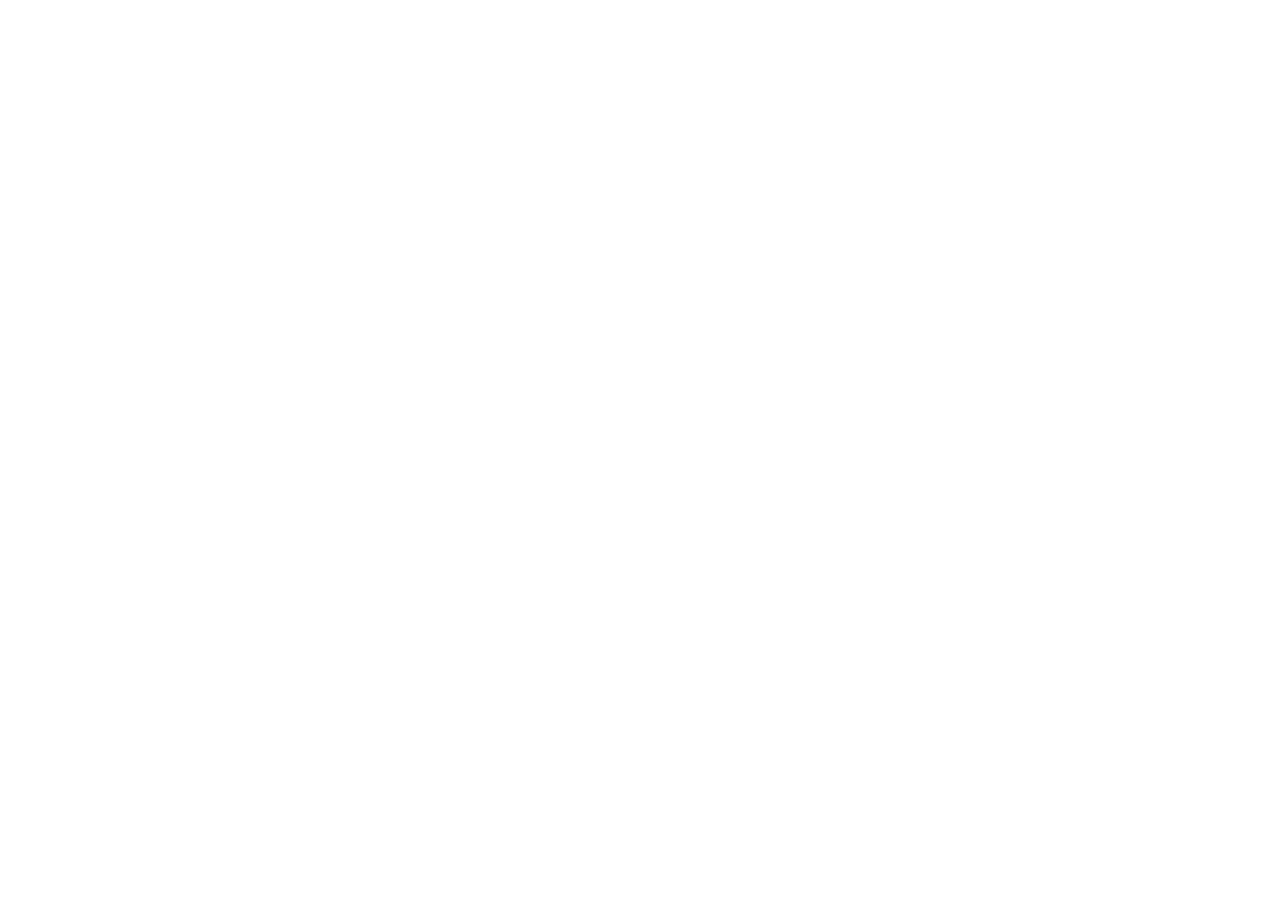
==== página principal/index.html @ 07879ca6 "Criando novo projeto de página de login" ====
<!DOCTYPE html>
<html lang="en">
<head>
    <meta charset="UTF-8">
    <meta name="viewport" content="width=device-width, initial-scale=1.0">
    <title>Document</title>
</head>
<body>
    
</body>
</html>
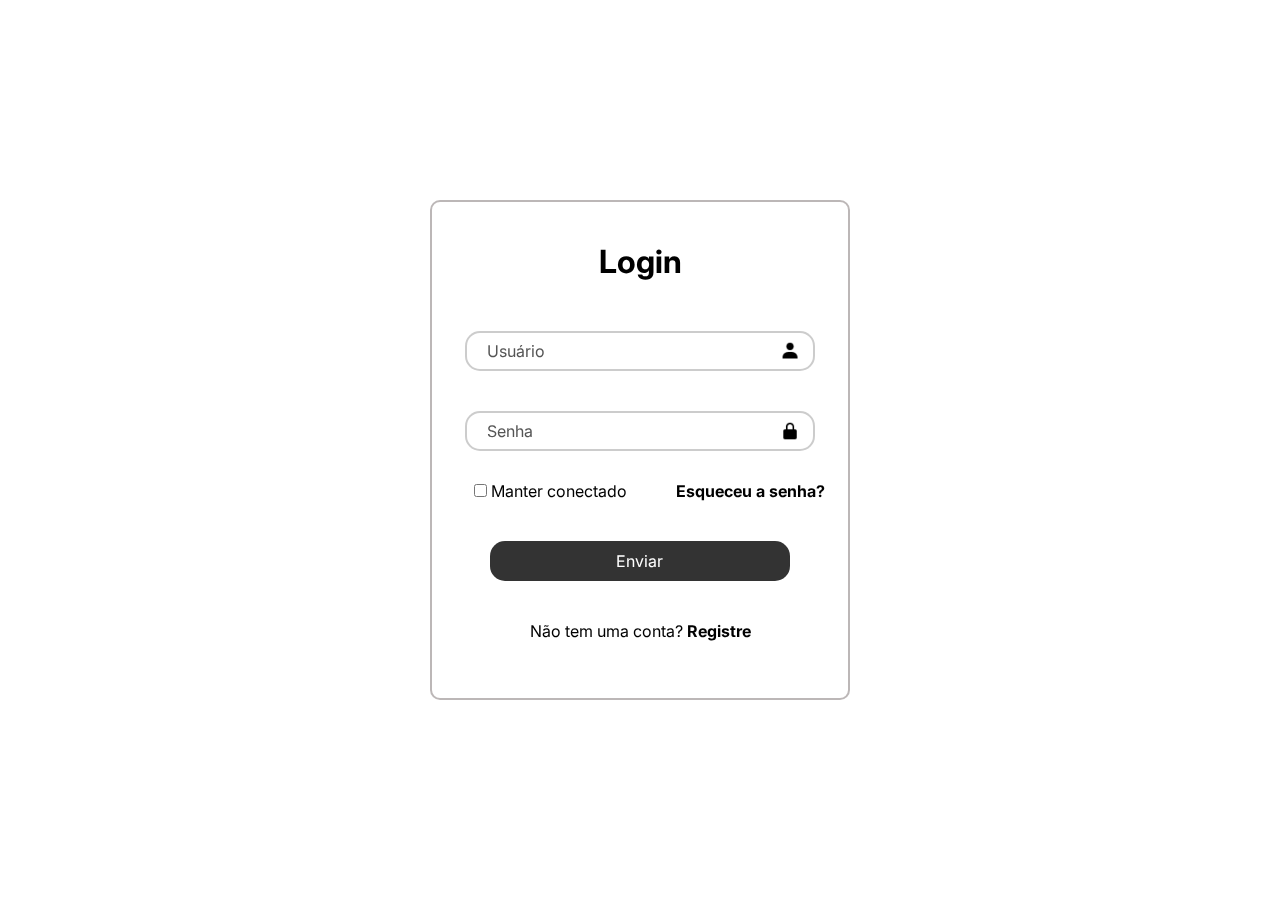
==== commit a2b63310: "Finalizando interface do login page" ====
--- a/página principal/index.html
+++ b/página principal/index.html
@@ -1,11 +1,60 @@
 <!DOCTYPE html>
-<html lang="en">
-<head>
-    <meta charset="UTF-8">
-    <meta name="viewport" content="width=device-width, initial-scale=1.0">
-    <title>Document</title>
-</head>
-<body>
-    
-</body>
-</html>+<html lang="pt-br">
+  <head>
+    <meta charset="UTF-8" />
+    <meta name="viewport" content="width=device-width, initial-scale=1.0" />
+    <link rel="stylesheet" href="/estilo/style.css" />
+    <title>Página de Login</title>
+  </head>
+  <body>
+    <div class="container">
+      <h1>Login</h1>
+      <form action="" class="login-form">
+        
+        <label for="usuario"></label>
+        <div class="input-login">
+            <input
+              type="text"
+              name="usuario"
+              id="usuario"
+              placeholder="Usuário"
+              class="label-login"
+            />
+            <img src="[data-uri]"
+            class="img-user"
+            />
+        </div>
+        
+        <label for="senha"></label>
+        <div class="input-login">
+            <input
+              type="password"
+              name="senha"
+              id="senha"
+              placeholder="Senha"
+              class="label-login"
+            />
+            <img src="data:image/png;base64, [base64]/YRRM3GZEhoI0nHFQFfGPlz+86PjMiaxjgC6tVAT9pYdFJo3zYRZFAlF8M4BBX2Il6PJN/S+38+H8+z9s+1kuKj8p72IoAI18rMsZtzzvBEjDmytKivE5bvEUf2Kh4Cd6xGV204VNxje2SkC5aCJ+KkrqTy6MfbWbYL7s+KRl1wSMtAAAAAElFTkSuQmCC"
+            class="img-user"
+            />
+        </div>
+
+
+        <label for="manter-conectado" class="manter-conectado">
+          <input type="checkbox" name="manter-conectado" id="manter-conectado" />
+          Manter conectado
+        </label>
+        
+
+        <div class="links">
+          <a href="#" class="senha">Esqueceu a senha?</a>
+        </div>
+
+        <input type="submit" value="Enviar" class="enviar"/>
+        <p class="paragrafo">Não tem uma conta? <a href="#">Registre</a></p>
+
+      </form>
+    </div>
+    <script src="/script/script.js"></script>
+  </body>
+</html>
--- a/estilo/style.css
+++ b/estilo/style.css
@@ -0,0 +1,122 @@
+@import url('https://fonts.googleapis.com/css2?family=Inter:ital,opsz,wght@0,14..32,100..900;1,14..32,100..900&display=swap');
+
+* {
+    margin: 0;
+    padding: 0;
+    font-family: "Inter", sans-serif;
+    box-sizing: border-box;
+}
+
+html, body {
+    height: 100%;
+}
+
+body {
+    display: flex;
+    justify-content: center;
+    align-items: center;
+    margin: 0;
+    padding: 0 24px;
+    background-image: url("https://images.unsplash.com/photo-1483354483454-4cd359948304?q=80&w=2070&auto=format&fit=crop&ixlib=rb-4.0.3&ixid=M3wxMjA3fDB8MHxwaG90by1wYWdlfHx8fGVufDB8fHx8fA%3D%3D");
+    background-size: cover;
+    background-position: center;
+}
+
+a {
+    text-decoration: none;
+    color: black;
+    font-weight: bold;
+}
+
+a:hover {
+    text-decoration: underline;
+}
+
+.container {
+    border: 2px solid rgba(82, 70, 70, 0.39);
+    width: 420px;
+    height: 500px;
+    border-radius: 10px;
+    background: rgba(255, 255, 255, 0.2);
+    backdrop-filter: blur(10px);
+    padding: 20px;
+}
+
+.container h1 {
+    text-align: center;
+    margin-top: 20px;
+}
+
+.login-form {
+    display: flex;
+    flex-direction: column;
+    align-items: center;
+    margin-top: 30px;
+    gap: 20px;
+}
+
+.input-login {
+    position: relative;
+    width: 350px;
+}
+
+.label-login {
+    width: 100%;
+    height: 40px;
+    border-radius: 15px;
+    font-size: 16px;
+    padding: 10px 40px 10px 20px;
+    background: rgba(255, 255, 255, 0.5);
+    border: 2px solid rgba(0, 0, 0, 0.2);
+    outline: none;
+}
+
+.label-login::placeholder {
+    color: #555;
+}
+
+.img-user {
+    position: absolute;
+    right: 15px;
+    top: 50%;
+    transform: translateY(-50%);
+    width: 20px;
+    height: 20px;
+}
+
+.manter-conectado {
+    position: relative;
+    right: 90px;
+    margin-top: 10px;
+}
+
+.links .senha{
+    position: relative;
+    bottom: 40px;
+    left: 110px;
+    width: 220px;
+}
+
+
+.links{
+    position: relative;
+}
+
+.enviar {
+    position: relative;
+    bottom: 20px;
+    width: 80%;
+    height: 40px;
+    border-radius: 15px;
+    outline: none;
+    background: rgba(0, 0, 0, 0.8);
+    color: white;
+    font-size: 16px;
+    border: none;
+    cursor: pointer;
+    transition: 0.3s;
+}
+
+.enviar:hover {
+    background: black;
+}
